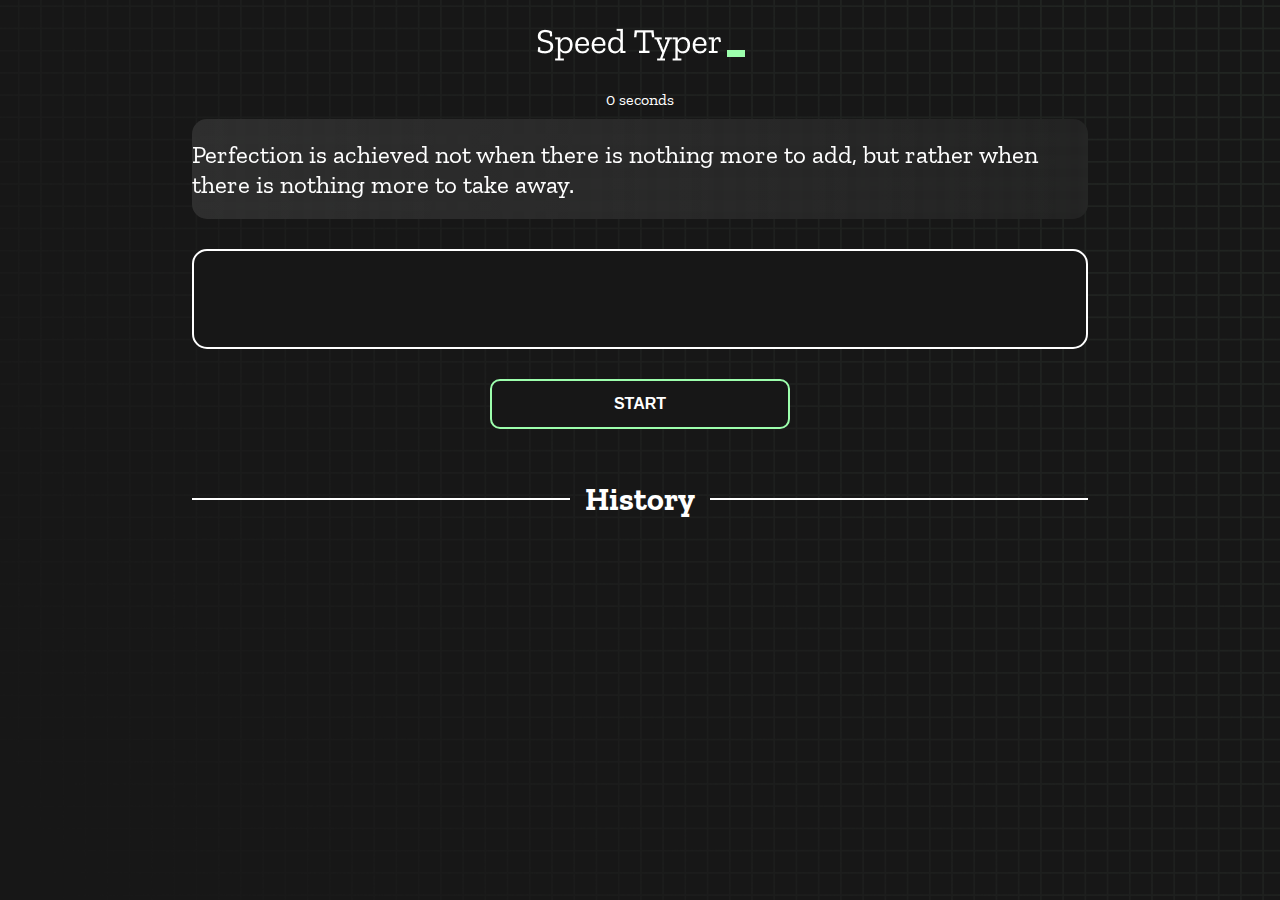
==== index.html @ bb67fa0c "Initial commit" ====
<!DOCTYPE html>
<html lang="en">
  <head>
    <meta charset="UTF-8" />
    <meta http-equiv="X-UA-Compatible" content="IE=edge" />
    <meta name="viewport" content="width=device-width, initial-scale=1.0" />
    <title>Speed Monster</title>
    <link rel="stylesheet" href="styles.css" />
    <link rel="preconnect" href="https://fonts.googleapis.com" />
    <link rel="preconnect" href="https://fonts.gstatic.com" crossorigin />
    <link
      href="https://fonts.googleapis.com/css2?family=Zilla+Slab:wght@300;400;500&display=swap"
      rel="stylesheet"
    />
  </head>
  <body>
    <h1 class="title"><img src="./logo.png" /></h1>
    <div id="show-time">0 seconds</div>

    <div class="box-container">
      <div id="question"></div>

      <div id="display" class="inactive"></div>

      <div class="buttons">
        <button id="starts">START</button>
      </div>

      <div class="divider-container">
        <div class="line"></div>
        <h1 class="title2">History</h1>
        <div class="line"></div>
      </div>
      <div id="histories"></div>
    </div>

    <div id="countdown"></div>
    <div id="modal-background" class="hidden"></div>
    <div id="result" class="hidden"></div>

    <script src="./history.js"></script>
    <script src="./script.js"></script>
  </body>
</html>
---- styles.css ----
* {
  padding: 0;
  margin: 0;
  box-sizing: border-box;
}

body {
  background-image: url("./bg.png");
  background-size: cover;
  background-position: left top;
  font-family: "Zilla Slab", serif;
}

.box-container {
  width: 70%;
  margin: 0 auto;
}

#question {
  height: 100px;
  display: flex;
  align-items: center;
  justify-content: center;
  color: white;
  font-size: 25px;
  border-radius: 15px;
  background: rgb(255, 255, 255);
  background: linear-gradient(
    92.49deg,
    rgba(255, 255, 255, 0.1) 0.18%,
    rgba(255, 255, 255, 0.05) 99.85%
  );
  backdrop-filter: blur(5px);
  margin-bottom: 30px;
}

#display {
  height: 100px;
  display: flex;
  flex-wrap: wrap;
  align-items: center;
  padding-left: 5rem;
  color: white;
  font-size: 32px;
  background-color: #171717;
  border: 2px solid #9dffad;
  border-radius: 15px;
}

#countdown {
  position: fixed;
  height: 100vh;
  width: 100vw;
  background-color: rgba(0, 0, 0, 0.8);
  top: 0;
  left: 0;
  display: flex;
  align-items: center;
  justify-content: center;
  font-size: 3rem;
  color: white;
  display: none;
}
#result {
  position: fixed;
  top: 10%; 
  left: 10%;
  transform: translate(-50%, -50%);
  height: 250px;
  width: 400px;
  background-color: #171717;
  border-radius: 15px;
  border: 2px solid #9dffad;
  color: white;
  text-align: center;
  padding: 2rem;
}
#show-time{
  text-align: center;
  color: white;
  margin: 10px 0;
}

.green {
  color: #9dffad;
}
.red {
  color: #eb6565;
}
.bold {
  font-weight: 700;
}
.inactive {
  border: 2px solid white !important;
}
.hidden {
  display: none;
}
.title {
  text-align: center;
  color: white;
  margin: 20px 0;
}

.divider-container {
  height: 80px;
  display: flex;
  justify-content: center;
  align-items: center;
  gap: 15px;
  margin: 0 auto;
}

.line {
  height: 2px;
  background: white;
  width: 100%;
}

.title2 {
  color: white;
  display: block;
}

.buttons {
  display: flex;
  justify-content: center;
  margin: 30px 0;
}
button {
  padding: 10px 20px;
  border: none;
  font-size: 16px;
  font-weight: bold;
  width: 300px;
  height: 50px;
  color: white;
  background-color: #171717;
  border-radius: 10px;
  border: 2px solid #9dffad;
  cursor: pointer;
}

#histories {
  display: flex;
  flex-wrap: wrap;
  justify-content: space-around;
}

.card {
  width: 100%;
  height: 100%;
  padding: 50px;
  display: flex;
  justify-content: space-between;
  align-items: center;
  padding: 20px 30px;
  color: white;
  border-radius: 15px;
  background: rgb(255, 255, 255);
  background: linear-gradient(
    92.49deg,
    rgba(255, 255, 255, 0.1) 0.18%,
    rgba(255, 255, 255, 0.05) 99.85%
  );
  backdrop-filter: blur(5px);
  margin-bottom: 30px;
}

#modal-background {
  background: rgb(255, 255, 255);
  background: linear-gradient(
    92.49deg,
    rgba(255, 255, 255, 0.1) 0.18%,
    rgba(255, 255, 255, 0.05) 99.85%
  );
  backdrop-filter: blur(5px);
  height: 100vh;
  width: 100%;
  position: fixed;
  top: 0;
}

@media only screen and (max-width: 700px) {
  .box-container {
    padding: 0 20px;
    width: 100%;
  }
  .card {
    flex-direction: column;
  }
}
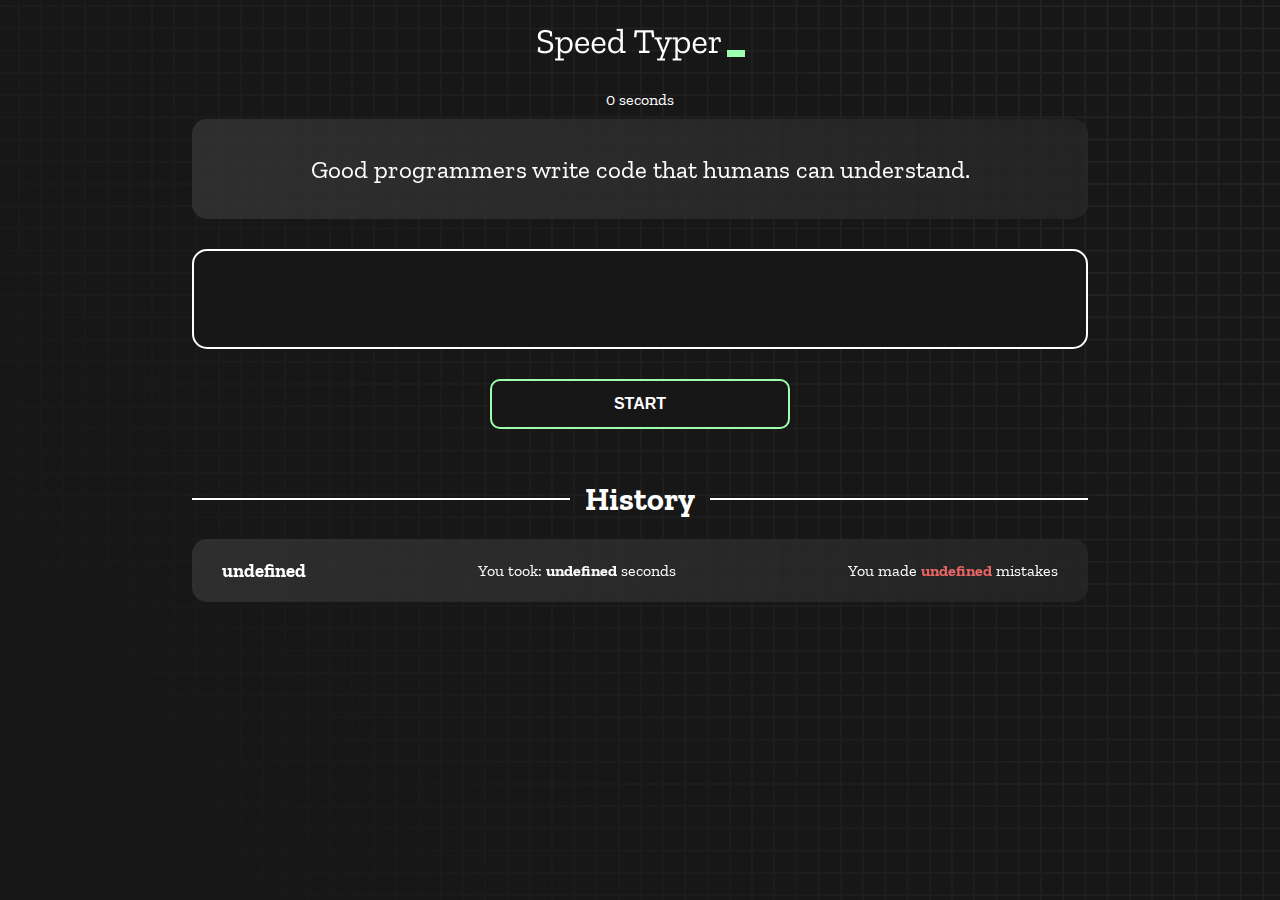
==== commit 4b9338a8: "for moblie size done" ====
--- a/index.html
+++ b/index.html
@@ -35,8 +35,10 @@
     </div>
 
     <div id="countdown"></div>
-    <div id="modal-background" class="hidden"></div>
-    <div id="result" class="hidden"></div>
+    <div class="modalCenter">
+      <div id="modal-background" class="hidden"></div>
+      <div id="result" class="hidden"></div>
+    </div>
 
     <script src="./history.js"></script>
     <script src="./script.js"></script>
--- a/styles.css
+++ b/styles.css
@@ -95,6 +95,7 @@
 }
 .hidden {
   display: none;
+
 }
 .title {
   text-align: center;
@@ -177,7 +178,8 @@
   backdrop-filter: blur(5px);
   height: 100vh;
   width: 100%;
-  position: fixed;
+  margin-left: 350px;
+  margin-top: 250px;
   top: 0;
 }
 
@@ -187,6 +189,6 @@
     width: 100%;
   }
   .card {
-    flex-direction: column;
+    display: block;
   }
 }
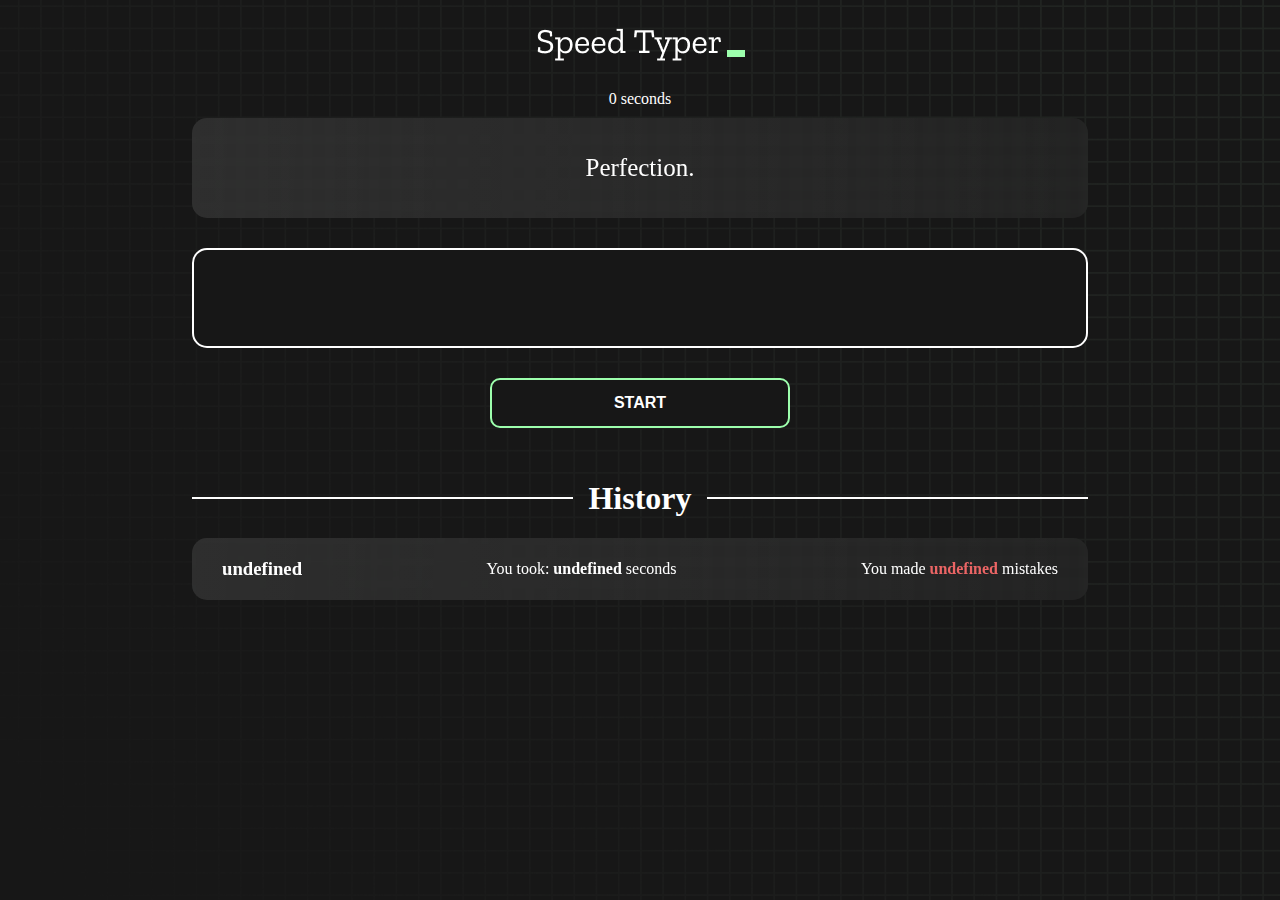
==== commit 9a8bc2b5: "modal debug done" ====
--- a/index.html
+++ b/index.html
@@ -35,10 +35,10 @@
     </div>
 
     <div id="countdown"></div>
-    <div class="modalCenter">
-      <div id="modal-background" class="hidden"></div>
+    
+      <div id="modal-background" class=" hidden"></div>
       <div id="result" class="hidden"></div>
-    </div>
+    
 
     <script src="./history.js"></script>
     <script src="./script.js"></script>
--- a/styles.css
+++ b/styles.css
@@ -8,7 +8,7 @@
   background-image: url("./bg.png");
   background-size: cover;
   background-position: left top;
-  font-family: "Zilla Slab", serif;
+  font-family: "Zil Slab", serif;
 }
 
 .box-container {
@@ -63,8 +63,8 @@
 }
 #result {
   position: fixed;
-  top: 10%; 
-  left: 10%;
+  top: 50%; 
+  left: 50%;
   transform: translate(-50%, -50%);
   height: 250px;
   width: 400px;
@@ -178,8 +178,7 @@
   backdrop-filter: blur(5px);
   height: 100vh;
   width: 100%;
-  margin-left: 350px;
-  margin-top: 250px;
+  position: fixed;
   top: 0;
 }
 
@@ -191,4 +190,18 @@
   .card {
     display: block;
   }
-}
+  #result {
+    position: fixed;
+    top: 30%; 
+    left: 50%;
+    transform: translate(-50%, -50%);
+    height: 250px;
+    width: 400px;
+    background-color: #171717;
+    border-radius: 15px;
+    border: 2px solid #9dffad;
+    color: white;
+    text-align: center;
+    padding: 2rem;
+  }
+}
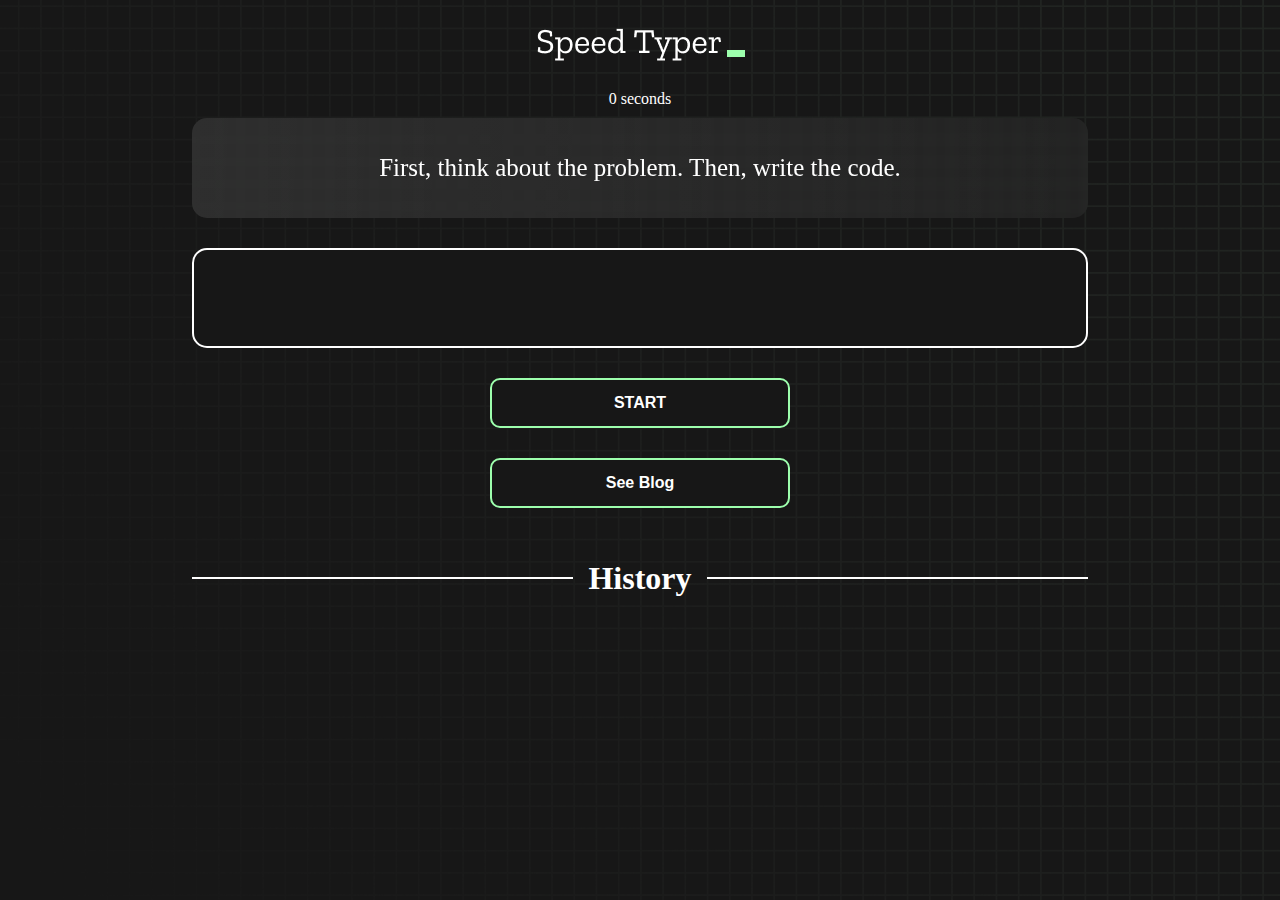
==== commit 29f24004: "for large device history set" ====
--- a/index.html
+++ b/index.html
@@ -25,6 +25,9 @@
       <div class="buttons">
         <button id="starts">START</button>
       </div>
+      <div class="buttons">
+        <button target="_blank"><a href="blog.html">See Blog</a></button>
+      </div>
 
       <div class="divider-container">
         <div class="line"></div>
--- a/styles.css
+++ b/styles.css
@@ -8,7 +8,7 @@
   background-image: url("./bg.png");
   background-size: cover;
   background-position: left top;
-  font-family: "Zil Slab", serif;
+  font-family:  serif;
 }
 
 .box-container {
@@ -95,7 +95,6 @@
 }
 .hidden {
   display: none;
-
 }
 .title {
   text-align: center;
@@ -143,9 +142,9 @@
 }
 
 #histories {
-  display: flex;
-  flex-wrap: wrap;
-  justify-content: space-around;
+  display: grid;
+  grid-template-columns: repeat(3, 1fr);
+  gap: 1.3rem;
 }
 
 .card {
@@ -153,6 +152,7 @@
   height: 100%;
   padding: 50px;
   display: flex;
+  flex-direction: column;
   justify-content: space-between;
   align-items: center;
   padding: 20px 30px;
@@ -181,6 +181,11 @@
   position: fixed;
   top: 0;
 }
+/* / blog-button / */
+.buttons button a{
+  text-decoration: none;
+  color: white; 
+}
 
 @media only screen and (max-width: 700px) {
   .box-container {
@@ -188,9 +193,10 @@
     width: 100%;
   }
   .card {
+    /*  flex-direction: column;  */
     display: block;
   }
-  #result {
+  #result{
     position: fixed;
     top: 30%; 
     left: 50%;
@@ -204,4 +210,9 @@
     text-align: center;
     padding: 2rem;
   }
-}
+  #histories {
+    display: grid;
+    grid-template-columns: repeat(1, 1fr);
+    gap: 18px;
+  }
+}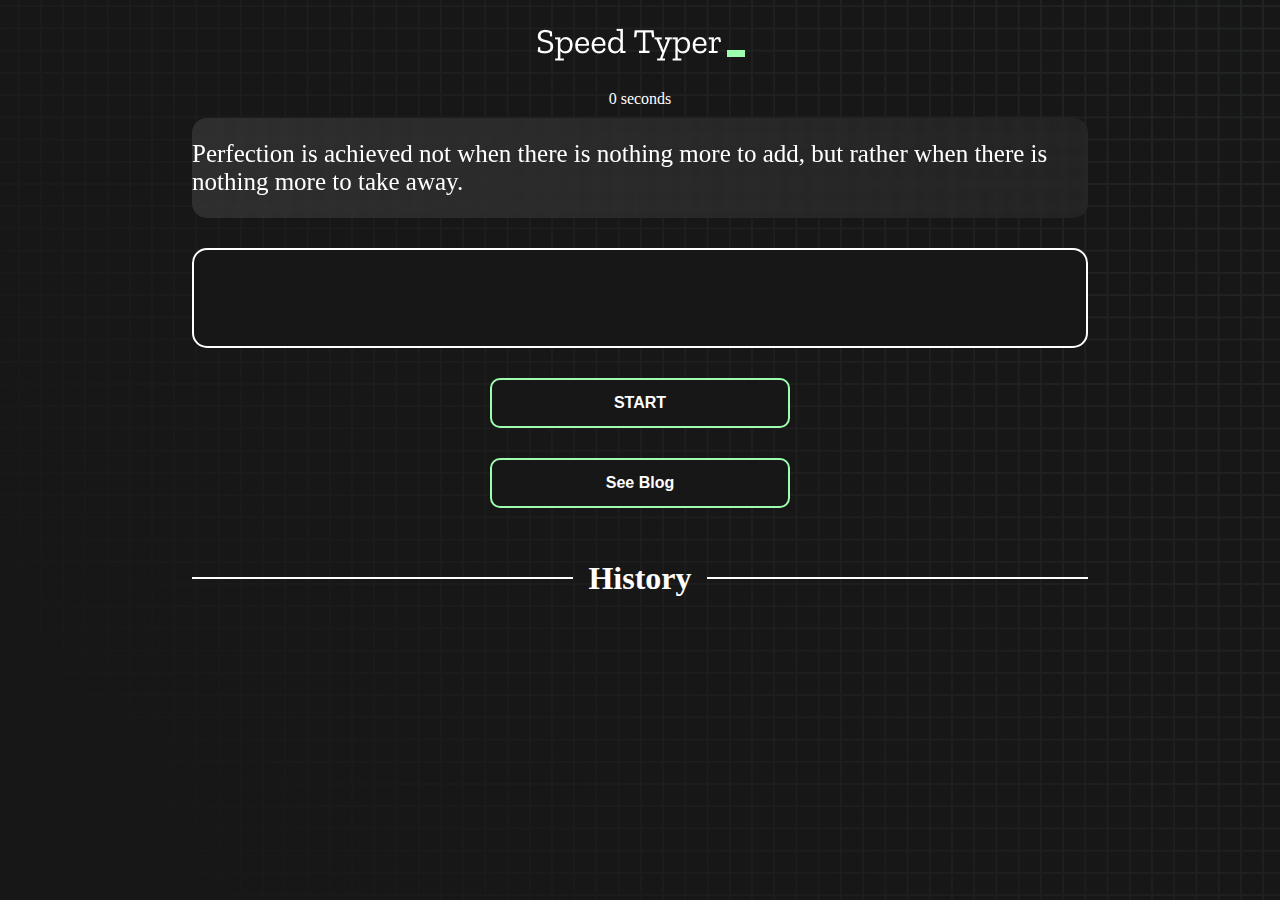
==== commit 9532f5a3: "blog section added" ====
--- a/index.html
+++ b/index.html
@@ -25,8 +25,9 @@
       <div class="buttons">
         <button id="starts">START</button>
       </div>
+      <!-- set the blog section here  -->
       <div class="buttons">
-        <button target="_blank"><a href="blog.html">See Blog</a></button>
+        <button target="_blank"><a href="blog.html" target="_blank">See Blog</a></button>
       </div>
 
       <div class="divider-container">
